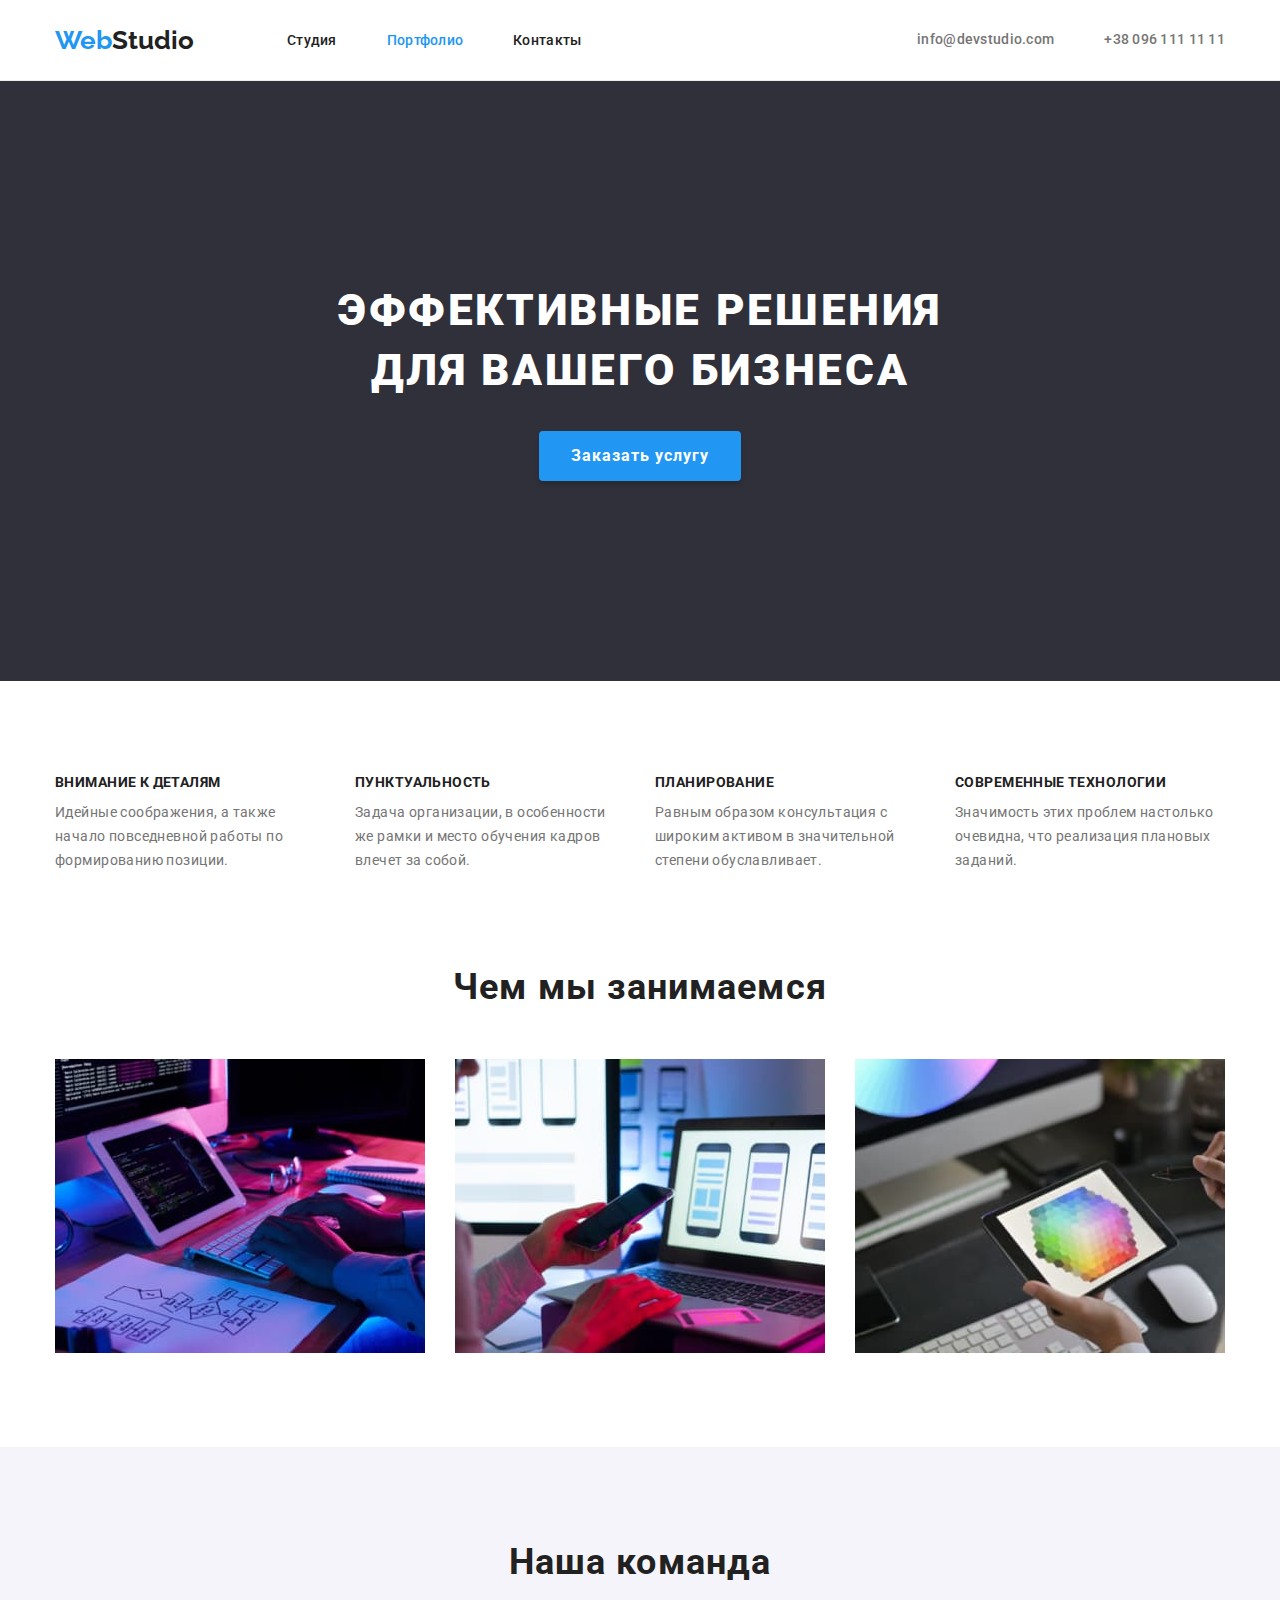
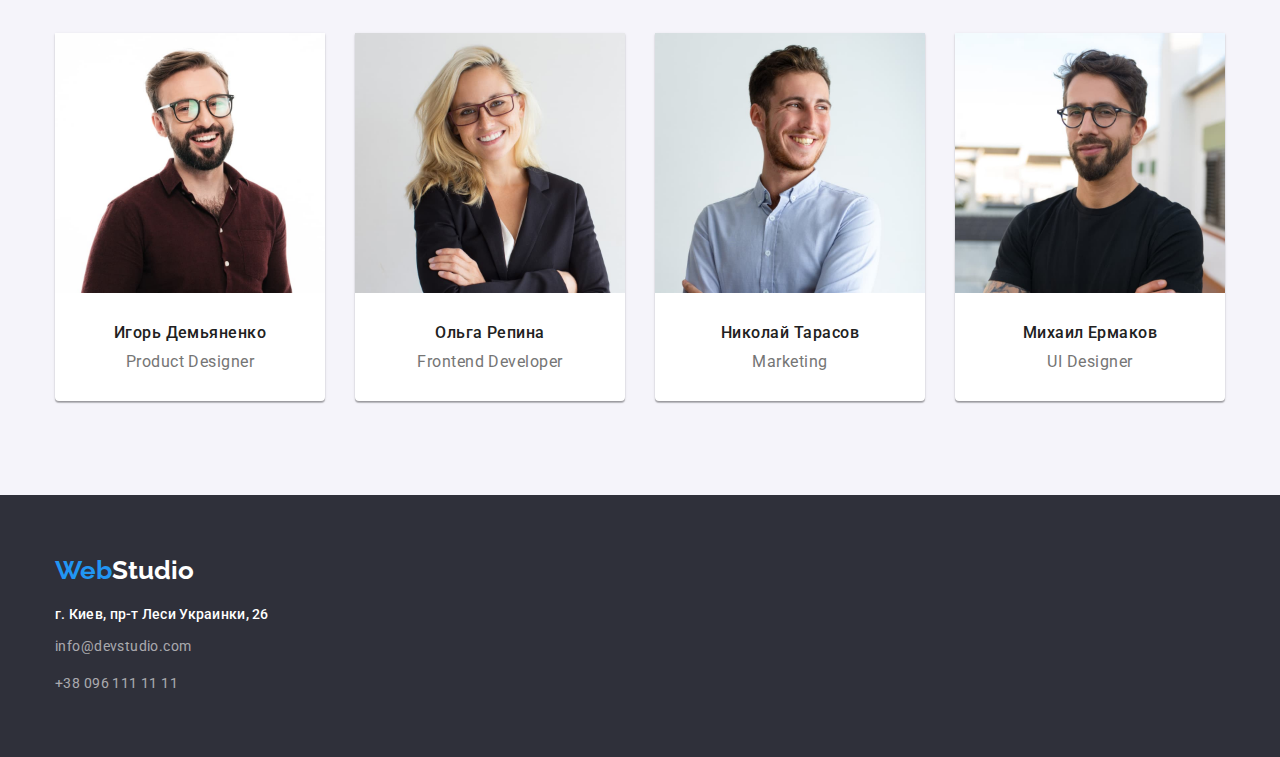
==== index.html @ 2d0f879e "corected after mentor remarks" ====
<!DOCTYPE html>

<html lang="ru">

<head>
    <meta charset="UTF-8">
    <title>Студия</title>
    <link rel="preconnect" href="https://fonts.googleapis.com">
    <link rel="preconnect" href="https://fonts.gstatic.com" crossorigin>
    <link
        href="https://fonts.googleapis.com/css2?family=Raleway:wght@700&family=Roboto:wght@400;500;700;900&display=swap"
        rel="stylesheet" />
    <link rel="stylesheet"
        href="https://cdnjs.cloudflare.com/ajax/libs/modern-normalize/1.1.0/modern-normalize.min.css" />
    <link rel="stylesheet" href="./css/styles.css" />
</head>

<body>
    <div class="bkgnd-white">
        <div class="container">
            <header class="main-header">
                <a href="./index.html" class="logo"><span class="accent">Web</span>Studio</a>
                <nav class="main-nav">
                    <ul class="main-manu list">
                        <li class="link">
                            <a href="./index.html" class="main-menu-link">Студия</a>
                        </li>
                        <li class="link">
                            <a href="./portfolio.html" class="current main-menu-link">Портфолио</a>
                        </li>
                        <li class="link">
                            <a href="#" class="main-menu-link">Контакты</a>
                        </li>
                    </ul>
                </nav>
                <ul class="address-nav list">
                    <li class="address-link">
                        <a href="mailto:info@devstudio.com" class="contacts-header">info@devstudio.com</a>
                    </li>
                    <li class="address-link">
                        <a href="tel:+380961111111" class="contacts-header">+38 096 111 11 11</a>
                    </li>
                </ul>
            </header>
        </div>
    </div>
    <main class="main-content">
        <div class="bkgnd-black">
            <div class="container">
                <section class="hero">
                    <h1 class="hero-title">Эффективные решения<br> для вашего бизнеса</h1>
                    <button class="hero-button" type="button">Заказать услугу</button>
                </section>
            </div>
        </div>
        <div class="container">
            <section class="section">
                <h2 class="section-title hide">Особенности</h2>
                <ul class="list vision-list">
                    <li class="our-vision-list-item">
                        <h3 class="vision-title">Внимание к деталям</h3>
                        <p class="vision-description">Идейные соображения, а также начало повседневной работы по
                            формированию
                            позиции.</p>
                    </li>
                    <li class="our-vision-list-item">
                        <h3 class="vision-title">Пунктуальность</h3>
                        <p class="vision-description">Задача организации, в особенности же рамки и место обучения кадров
                            влечет за
                            собой.</p>
                    </li>
                    <li class="our-vision-list-item">
                        <h3 class="vision-title">Планирование</h3>
                        <p class="vision-description">Равным образом консультация с широким активом в значительной
                            степени
                            обуславливает.</p>
                    </li>
                    <li class="our-vision-list-item">
                        <h3 class="vision-title">Современные технологии</h3>
                        <p class="vision-description">Значимость этих проблем настолько очевидна, что реализация
                            плановых заданий.
                        </p>
                    </li>
                </ul>
            </section>
        </div>
        <div class="container">
            <section class="section cut-top">
                <h2 class="section-title">Чем мы занимаемся</h2>
                <ul class="list activities">
                    <li class="activities-item">
                        <img class="activity-img no-gap" src="./images/img1.jpg" alt="Написанием кода" width="370"
                            height="294">
                    </li>
                    <li class="activities-item">
                        <img class="activity-img no-gap" src="./images/img2.jpg"
                            alt="Разработка приложений для телефона" width="370" height="294">
                    </li>
                    <li class="activities-item">
                        <img class="activity-img no-gap" src="./images/img3.jpg" alt="Подбор цветовой гаммы" width="370"
                            height="294">
                    </li>
                </ul>
            </section>
        </div>
        <div class="bkgnd-grey">
            <div class="container">
                <section class="section">
                    <h2 class="section-title">Наша команда</h2>
                    <ul class="list crew">
                        <li class="crew-card">
                            <img class="crew-photo no-gap" src="./images/img-designer.jpg" alt="Член команды" width="270"
                                height="260">
                            <h3 class="crew-name">Игорь Демьяненко</h3>
                            <p class="crew-job">Product Designer</p>
                        </li>
                        <li class="crew-card">
                            <img class="crew-photo no-gap" src="./images/img-developer.jpg" alt="Член команды" width="270"
                                height="260">
                            <h3 class="crew-name">Ольга Репина</h3>
                            <p class="crew-job">Frontend Developer</p>
                        </li>
                        <li class="crew-card">
                            <img class="crew-photo no-gap" src="./images/img-marketing.jpg" alt="Член команды" width="270"
                                height="260">
                            <h3 class="crew-name">Николай Тарасов</h3>
                            <p class="crew-job">Marketing</p>
                        </li>
                        <li class="crew-card">
                            <img class="crew-photo no-gap" src="./images/img-ui.jpg" alt="Член команды" width="270" height="260">
                            <h3 class="crew-name">Михаил Ермаков</h3>
                            <p class="crew-job">UI Designer</p>
                        </li>
                    </ul>
                </section>
            </div>
        </div>
    </main>
    <div class="bkgnd-black">
        <div class="container">
            <footer class="main-footer">
                <a href="./index.html" class="logo-footer"><span class="accent">Web</span><span
                        class="logo-white">Studio</span></a>
                <address>
                    <ul class="address-footer list">
                        <li class="address-item">
                            <a href="#" class="address-link">г. Киев, пр-т Леси Украинки, 26</a>
                        </li>
                        <li class="address-item">
                            <a href="mailto:info@devstudio.com" class="contacts-footer">info@devstudio.com</a>
                        </li>
                        <li class="address-item">
                            <a href="tel:+380961111111" class="contacts-footer">+38 096 111 11 11</a>
                        </li>
                    </ul>
                </address>
            </footer>
        </div>
    </div>
</body>

</html>
---- css/styles.css ----
:root {
  --primary-text-color: rgba(33, 33, 33, 1);
  --secondary-text-color: rgba(117, 117, 117, 1);
  --accent-color: rgba(33, 150, 243, 1);
  --primary-white-color: rgba(255, 255, 255, 1);
  --secondary-section-color: rgba(245, 244, 250, 1);
  --slave-bcg-color: rgba(47, 48, 58, 1);
  --contacts-footer: rgba(255, 255, 255, 0.6);
}

html {
  box-sizing: border-box;
}

*,
*::before,
*::after {
  box-sizing: inherit;
}

body {
  font-family: Roboto, sans-serif;
  color: var(--primary-text-color);

  background-color: var(--primary-white-color);
}

.list {
  padding: 0;
  margin: 0;

  list-style-type: none;
}

.accent {
  color: var(--accent-color);
}

.container {
  width: 1200px;
  margin-left: auto;
  margin-right: auto;
  padding-left: 15px;
  padding-right: 15px;
}

.bkgnd-white {
  border-bottom: 1px solid rgba(236, 236, 236, 1);
}

.bkgnd-black {
  margin: auto;

  background-color: var(--slave-bcg-color);
}

.bkgnd-grey {
  background-color: var(--secondary-section-color);
}

.hide {
  display: none;
}

.section.cut-top {
  padding-top: 0;
}

.logo, .logo-footer {
  text-decoration-line: none;
  font-family: Raleway;
  font-size: 26px;
  font-weight: 700;
  line-height: 1.17;
  color: var(--primary-text-color);
}

.logo-footer {
  margin-bottom: 20px;
} 

.logo-white {
  color: var(--primary-white-color);
}

.contacts-header {
  display: block;
  padding-top: 32px;
  padding-bottom: 32px;

  text-decoration-line: none;
  font-weight: 500;
  color: var(--secondary-text-color);
}

.contacts-header:hover,
.contacts-header:focus {
  color: var(--accent-color);

}

.contacts-footer {
  text-decoration-line: none;
  font-style: normal;
  font-weight: 400;
  font-size: 14px;
  line-height: 2;
  letter-spacing: 0.03em;
  color: var(--contacts-footer);
}

.contacts-footer:hover,
.contacts-footer:focus {
  color: var(--accent-color);
}

.vision-description {
  margin: 0;

  font-style: normal;
  font-weight: 400;
  font-size: 14px;
  line-height: 1.7;
  letter-spacing: 0.03em;
  color: var(--secondary-text-color);
  
}

.main-header {
  display: flex;
  align-items: center;
}

.main-manu {
  display: flex;
  margin-left: 93px;
}

.main-manu .link + .link {
  margin-left: 50px;
}

.address-nav {
  display: flex;
  margin-left: auto;
}

.address-nav > .address-link + .address-link {
  margin-left: 50px;
}

.main-menu-link {
  display: block;
  padding-top: 32px;
  padding-bottom: 32px;

  text-decoration-line: none;
  font-size: 14px;
  font-weight: 500;
  line-height: 1.17;
  letter-spacing: 0.02em;
  color: var(--primary-text-color);
}

.main-menu-link:hover,
.main-menu-link:focus {
  color: var(--accent-color);
}

.current {
  color: var(--accent-color);
}

.hero {
  padding-top: 200px;
  padding-bottom: 200px;

  text-align: center;

  background-color: var(--slave-bcg-color);
}

.hero-title {
  margin-top: 0;
  margin-bottom: 30px;

  font-size: 44px;
  font-weight: 900;
  line-height: 1.36;
  letter-spacing: 0.06em;
  text-transform: uppercase;
  color: var(--primary-white-color);
}

.hero-button {
  padding: 10px 32px;

  font-weight: 700;
  font-size: 16px;
  line-height: 1.88;
  letter-spacing: 0.06em;
  color: var(--primary-white-color);

  background-color: var(--accent-color);
  box-shadow: 0px 4px 4px rgba(0, 0, 0, 0.15);
  border-radius: 4px;
  border: 0;
}

.hero-button:hover,
.hero-button:focus {
  letter-spacing: 0.06em;
  color: var(--primary-white-color);

  background-color: rgba(33, 150, 243, 1);
  box-shadow: 0px 4px 4px rgba(0, 0, 0, 0.15);
}

.vision-list {
  display: flex;
  flex-wrap: wrap;
  margin: -15px;
}

.our-vision-list-item {
  margin: 15px;
  width: 270px;
}

.section {
  padding-top: 94px;
  padding-bottom: 94px;
}

.activities {
  display: flex;
}

.activities-item + .activities-item {
  margin-left: 30px;
}

.no-gap {
  display: block;
}

.filter {
  display: flex;
  margin-bottom: 50px;
  justify-content: center;
}

.filter-item + .filter-item {
  margin-left: 8px;
}

.filter-button {
  padding: 6px 22px;
  
  font-family: Roboto;
  font-weight: 500;
  font-size: 16px;
  line-height: 1.63;
  text-align: center;
  letter-spacing: 0.03em;
  color: var(--primary-text-color);

  background-color: var(--secondary-section-color);
  border: 0px;
  border-radius: 4px;
}

.filter-button:hover,
.filter-button:focus {
  color: var(--primary-white-color);

  background-color: var(--accent-color);
  box-shadow: 0px 3px 1px rgba(0, 0, 0, 0.1),
  0px 1px 2px rgba(0, 0, 0, 0.08),
  0px 2px 2px rgba(0, 0, 0, 0.12);
  border-radius: 4px;
}

.project-portfolio {
  display: flex;
  flex-wrap: wrap;
  margin: -15px;
}

.project-card {
  margin: 15px;

  max-width: 370px;
  box-sizing: border-box;

  overflow: hidden;
}

.project-img {
  max-width: 100%;
  height: auto;
}

.project-tag {
  padding: 20px 24px 20px 24px;

  border-left: 1px solid rgba(238, 238, 238, 1);
  border-right: 1px solid rgba(238, 238, 238, 1);
  border-bottom: 1px solid rgba(238, 238, 238, 1);
}

.project-name {
  margin: 0px 0px 4px 0px;
  
  font-style: normal;
  font-weight: 700;
  font-size: 18px;
  line-height: 2;
  letter-spacing: 0.06em;
}

.project-category {
  margin: 0;

  font-style: normal;
  font-weight: 400;
  font-size: 16px;
  line-height: 30px;
  letter-spacing: 0.03em;
  color: var(--secondary-text-color);
}

.vision-title {
  margin-top: 0;
  margin-bottom: 10px;

  font-family: Roboto;
  font-weight: 700;
  font-size: 14px;
  line-height: 1.14;
  letter-spacing: 0.03em;
  text-transform: uppercase;
}

.section-title {
  margin-top: 0;
  margin-bottom: 50px;

  font-weight: 700;
  font-size: 36px;
  line-height: 1.17;
  text-align: center;
  letter-spacing: 0.03em;
}

.crew-card {
  width: 270px;
  height: 368px;
  margin: 15px;
  
  background-color: var(--primary-white-color);
  box-shadow: 0px 1px 3px rgba(0, 0, 0, 0.12),
  0px 1px 1px rgba(0, 0, 0, 0.14),
  0px 2px 1px rgba(0, 0, 0, 0.2);
  border-radius: 0px 0px 4px 4px;
}

.crew {
  display: flex;
  flex-wrap: wrap;
  margin: -15px;
}

.crew-photo {
  margin-bottom: 30px;
}

.crew-name {
  margin-top: 0;
  margin-bottom: 10px;

  text-align: center;
  font-weight: 500;
  font-size: 16px;
  line-height: 1.19;
  letter-spacing: 0.03em;
}

.crew-job {
  margin-top: 0;
  margin-bottom: 30px;

  text-align: center;
  font-weight: 400;
  font-size: 16px;
  line-height: 1.19;
  letter-spacing: 0.03em;
  color: var(--secondary-text-color);
}

.address-link {
  text-decoration: none;
  font-family: Roboto;
  font-style: normal;
  font-weight: 500;
  font-size: 14px;
  line-height: 1.14;
  letter-spacing: 0.02em;
  color: var(--primary-white-color);
}

.main-footer {
  display: flex;
  flex-direction: column;
  padding-top: 60px;
  padding-bottom: 60px;
}

.address-footer {
  display: flex;
  flex-direction: column;
}

.address-item + .address-item{
 margin-top: 9px;
}
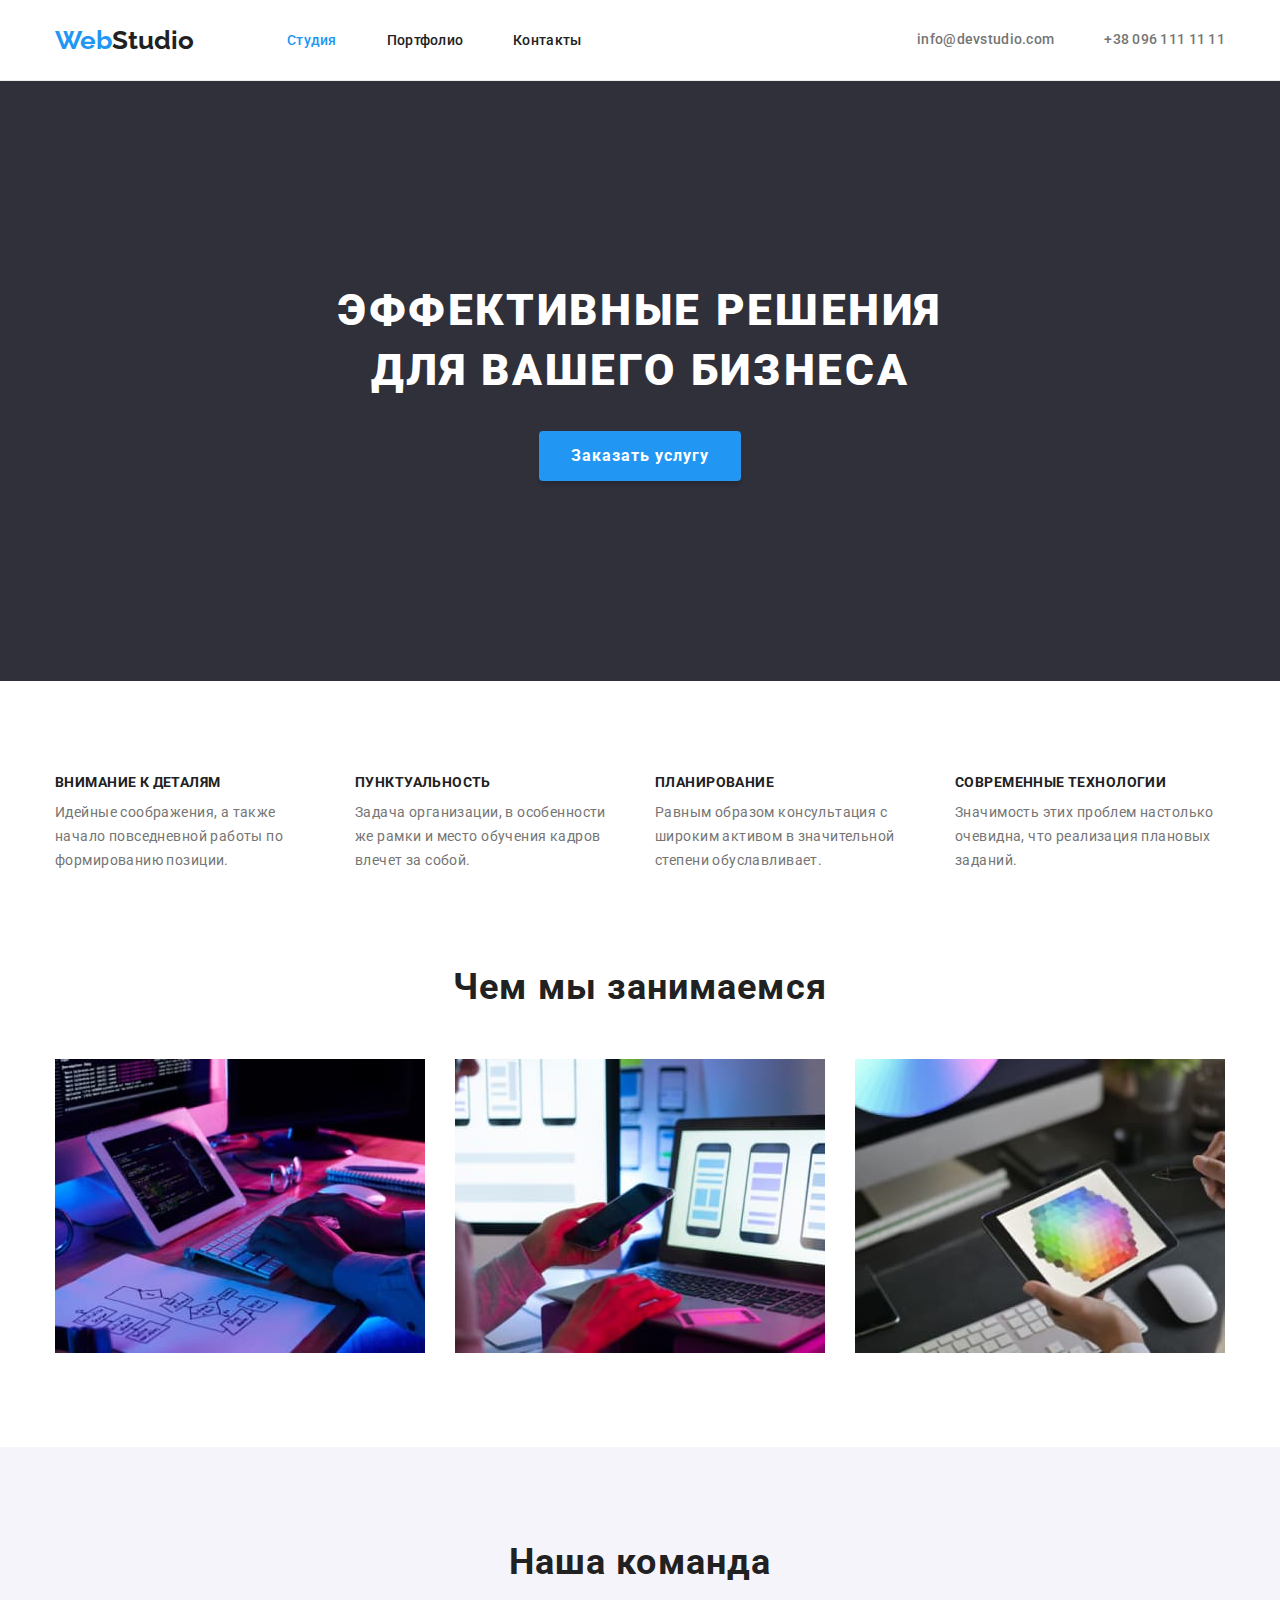
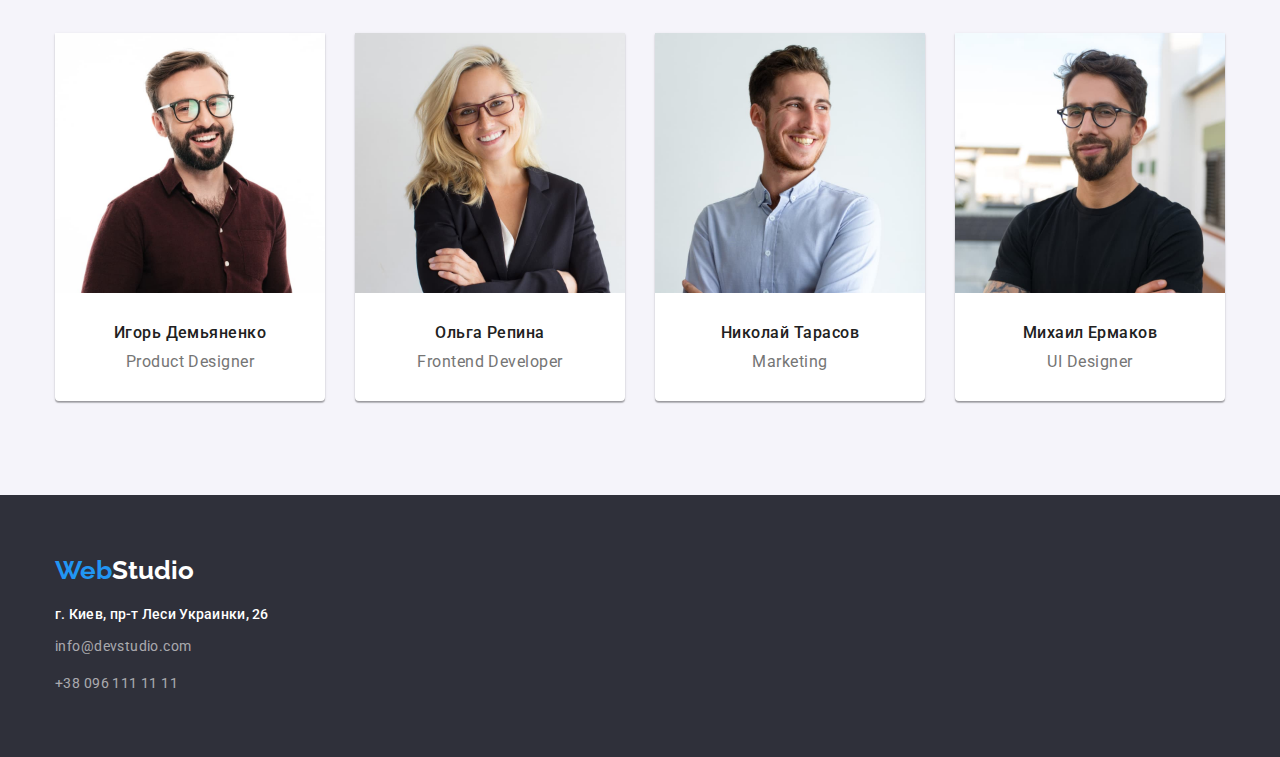
==== commit 344d81b9: "Update index.html" ====
--- a/index.html
+++ b/index.html
@@ -23,10 +23,10 @@
                 <nav class="main-nav">
                     <ul class="main-manu list">
                         <li class="link">
-                            <a href="./index.html" class="main-menu-link">Студия</a>
+                            <a href="./index.html" class="current main-menu-link">Студия</a>
                         </li>
                         <li class="link">
-                            <a href="./portfolio.html" class="current main-menu-link">Портфолио</a>
+                            <a href="./portfolio.html" class="main-menu-link">Портфолио</a>
                         </li>
                         <li class="link">
                             <a href="#" class="main-menu-link">Контакты</a>
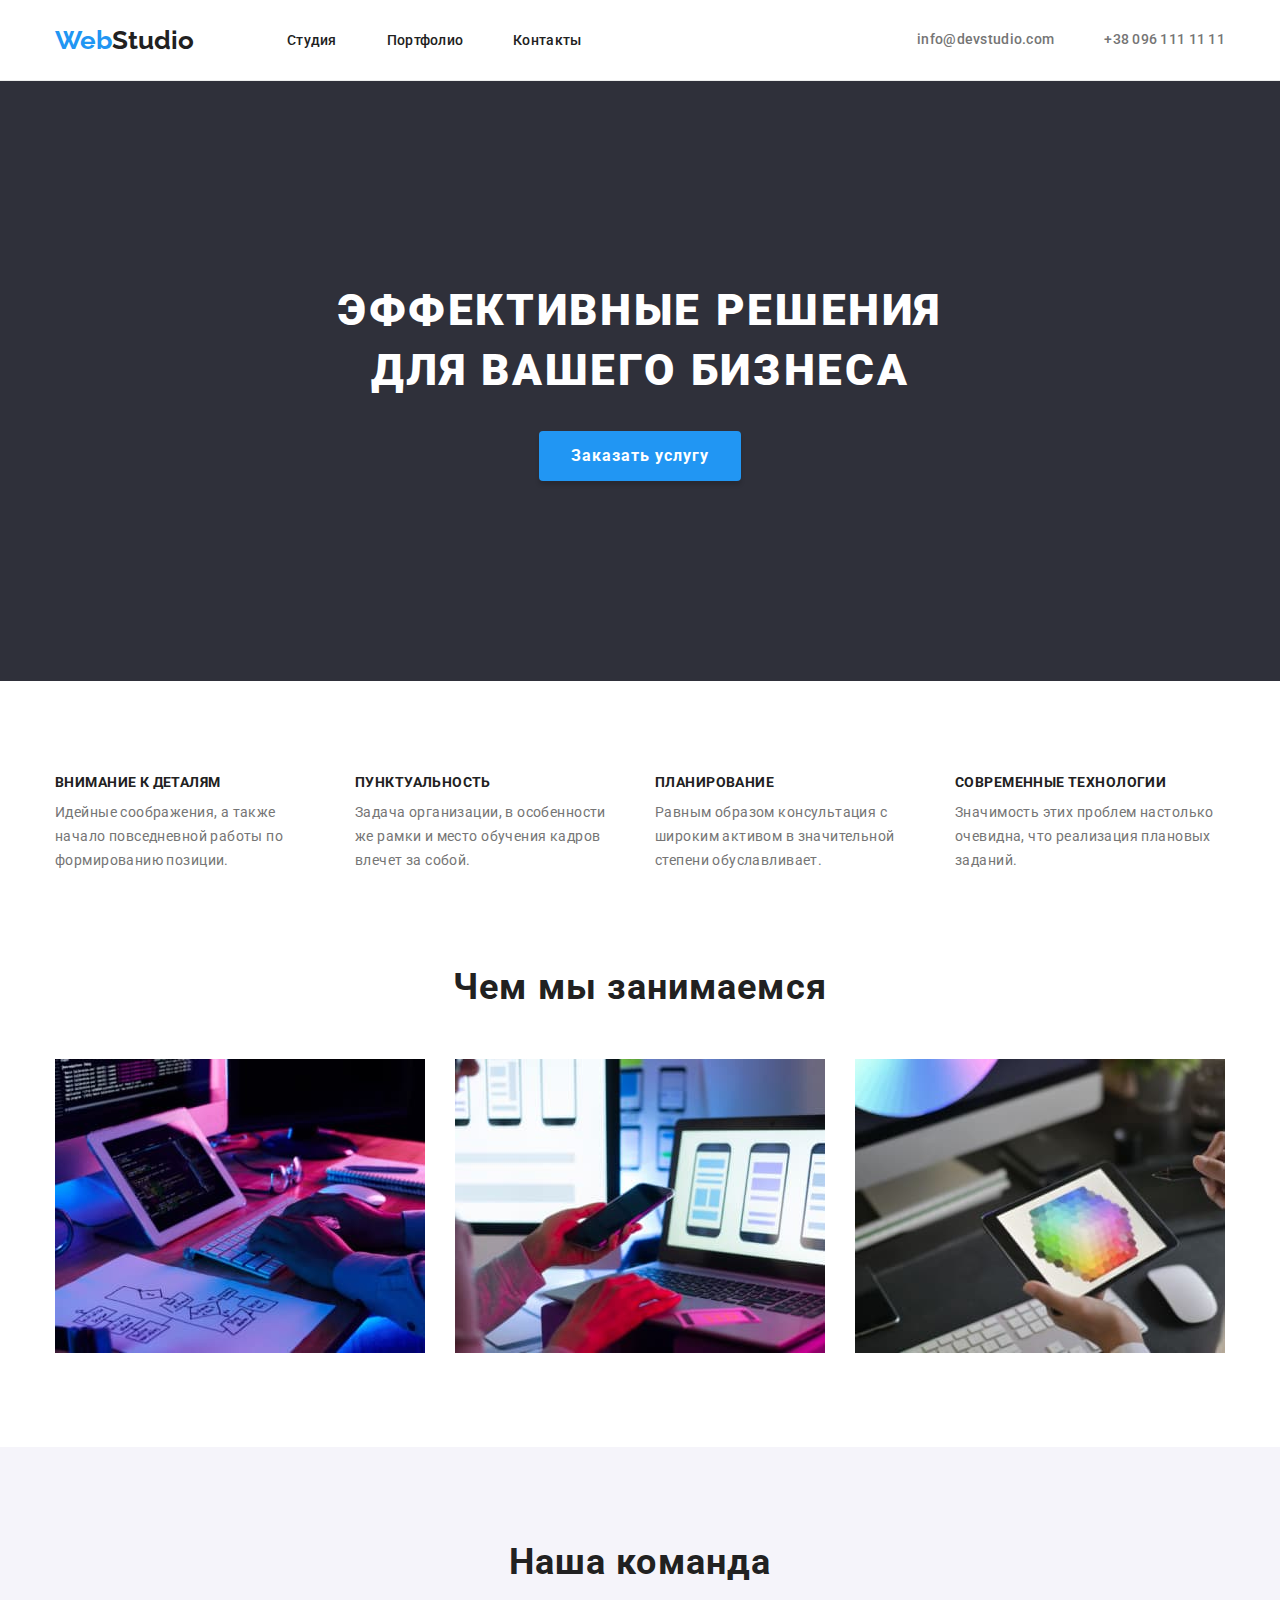
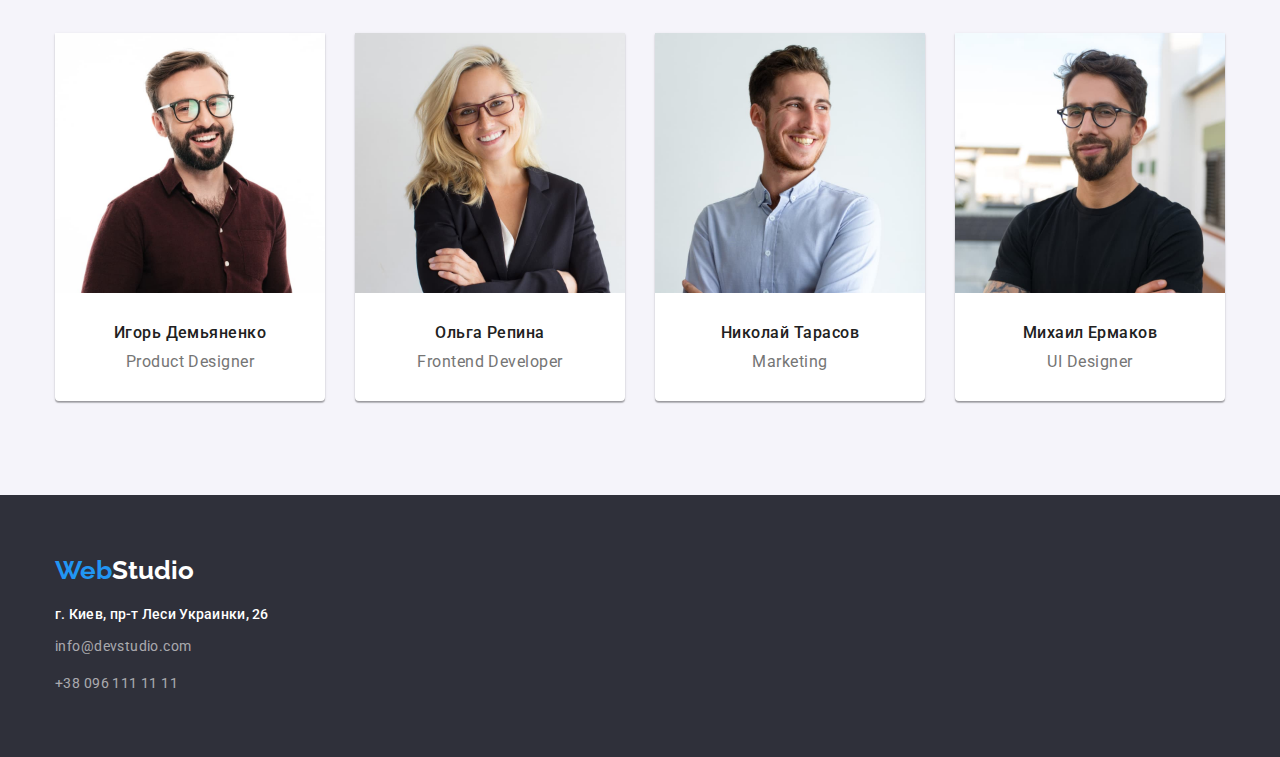
==== commit bb84cd29: "Update index.html" ====
--- a/index.html
+++ b/index.html
@@ -23,7 +23,7 @@
                 <nav class="main-nav">
                     <ul class="main-manu list">
                         <li class="link">
-                            <a href="./index.html" class="current main-menu-link">Студия</a>
+                            <a href="./index.html" class=" main-menu-link">Студия</a>
                         </li>
                         <li class="link">
                             <a href="./portfolio.html" class="main-menu-link">Портфолио</a>
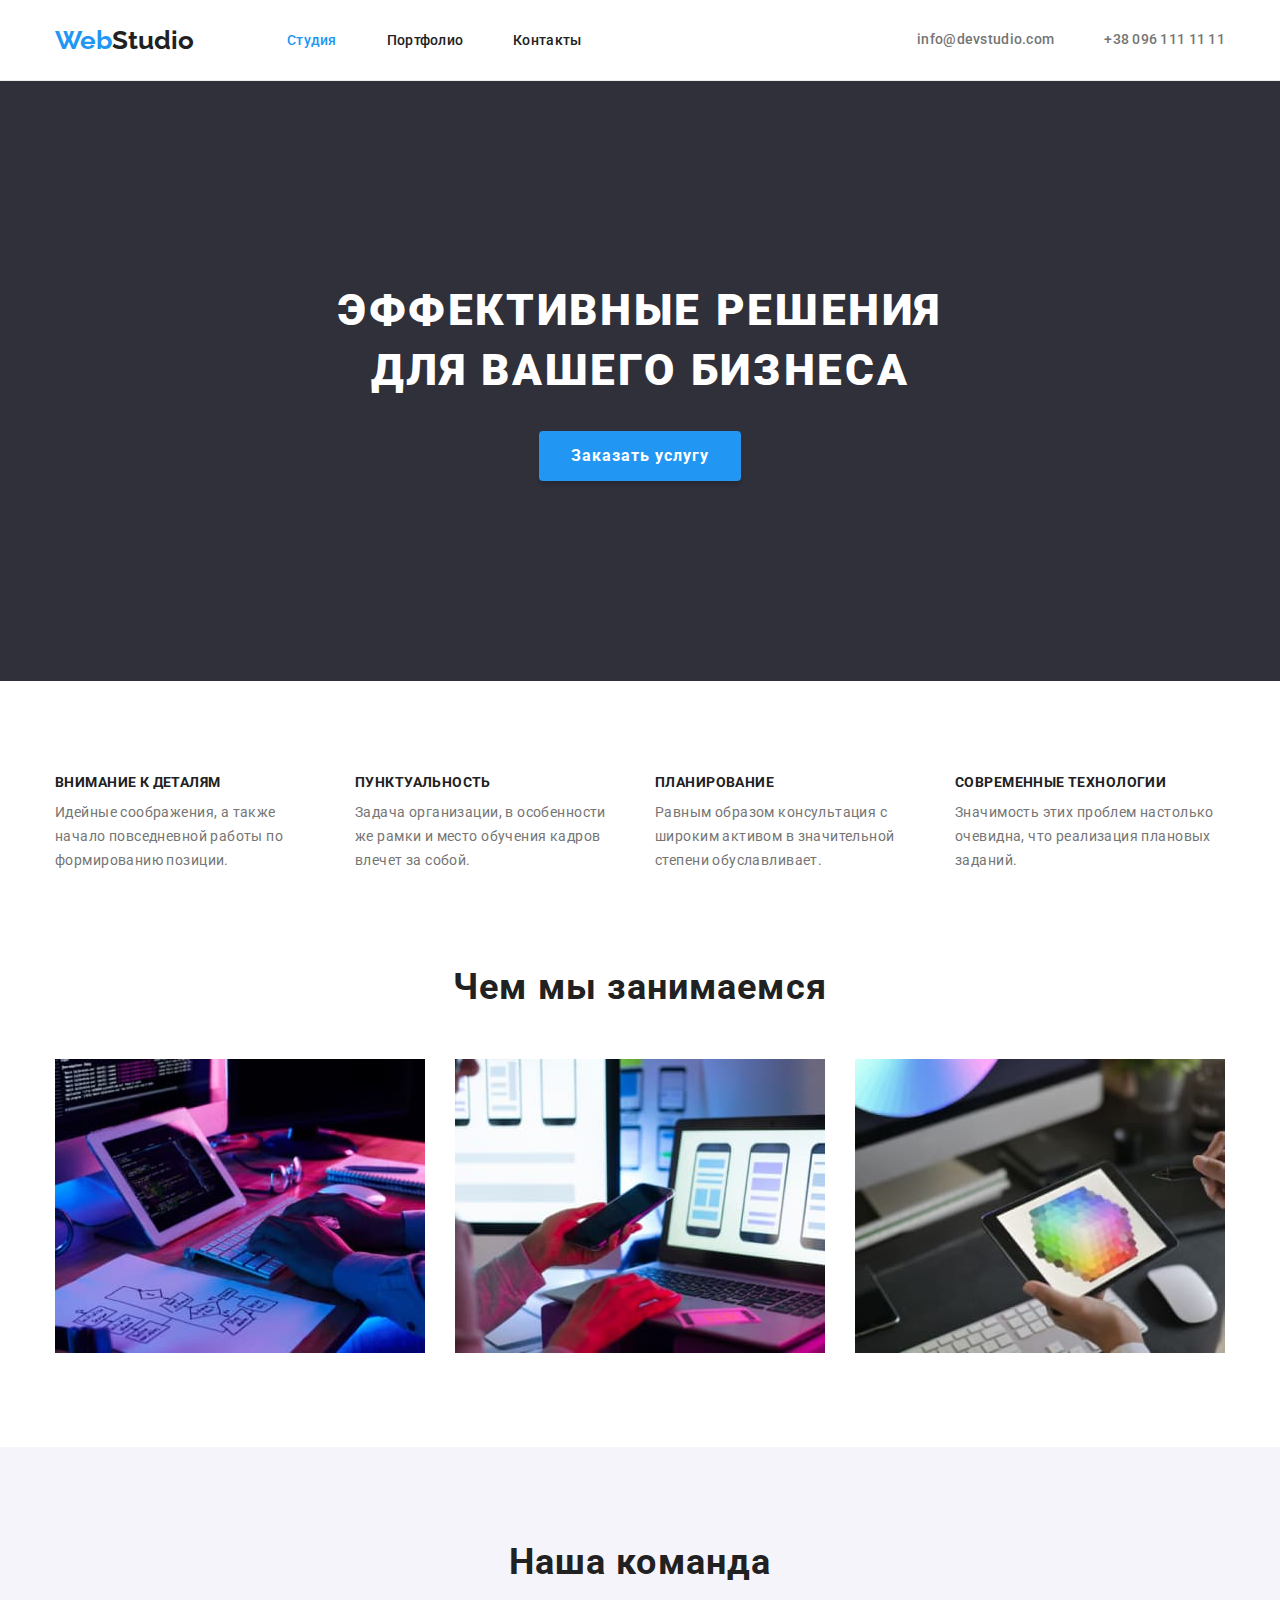
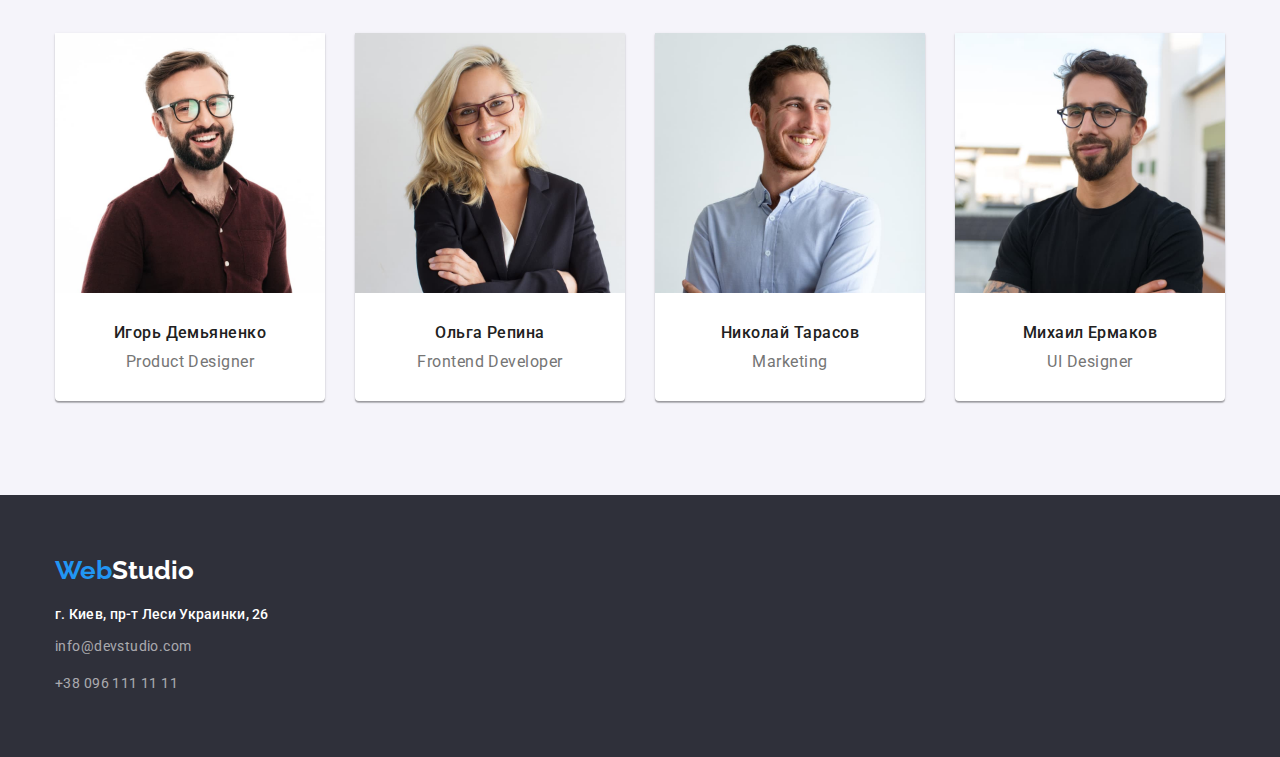
==== commit 33496658: "Update index.html" ====
--- a/index.html
+++ b/index.html
@@ -23,7 +23,7 @@
                 <nav class="main-nav">
                     <ul class="main-manu list">
                         <li class="link">
-                            <a href="./index.html" class=" main-menu-link">Студия</a>
+                            <a href="./index.html" class="current main-menu-link">Студия</a>
                         </li>
                         <li class="link">
                             <a href="./portfolio.html" class="main-menu-link">Портфолио</a>
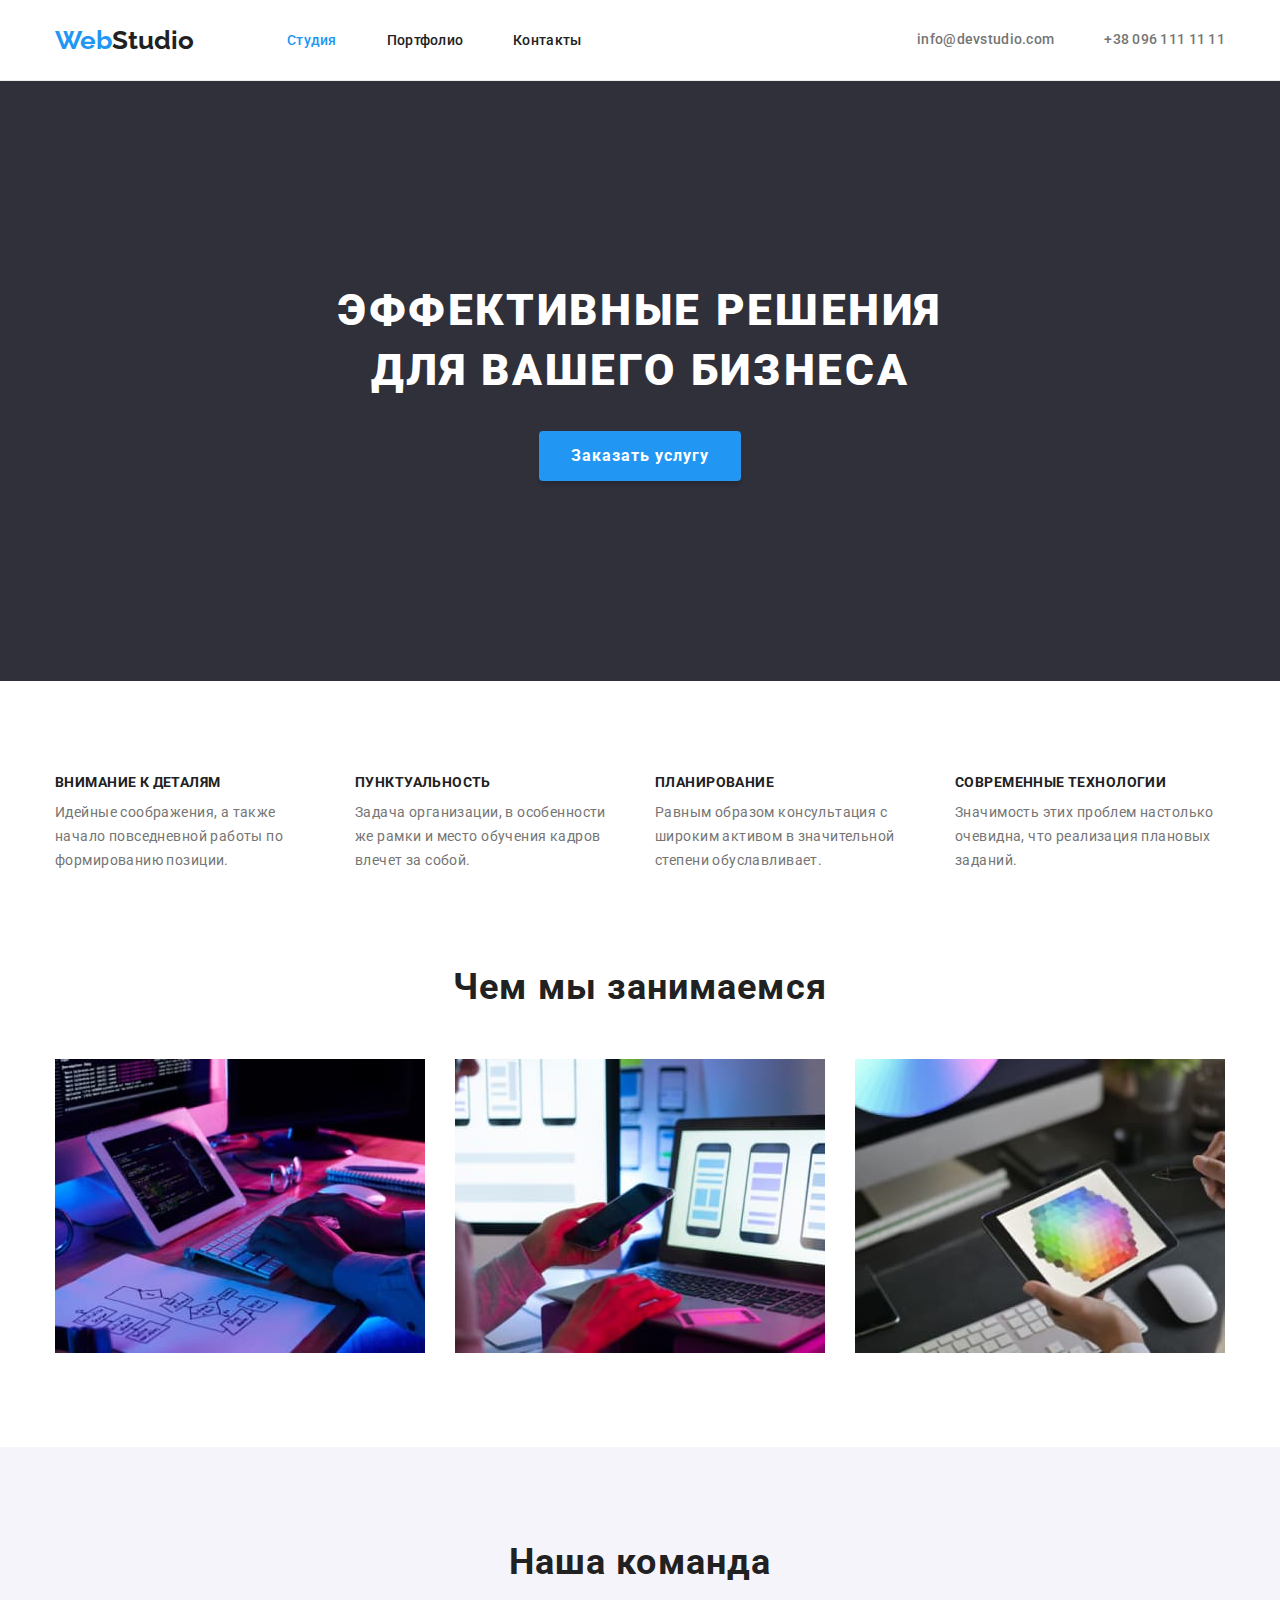
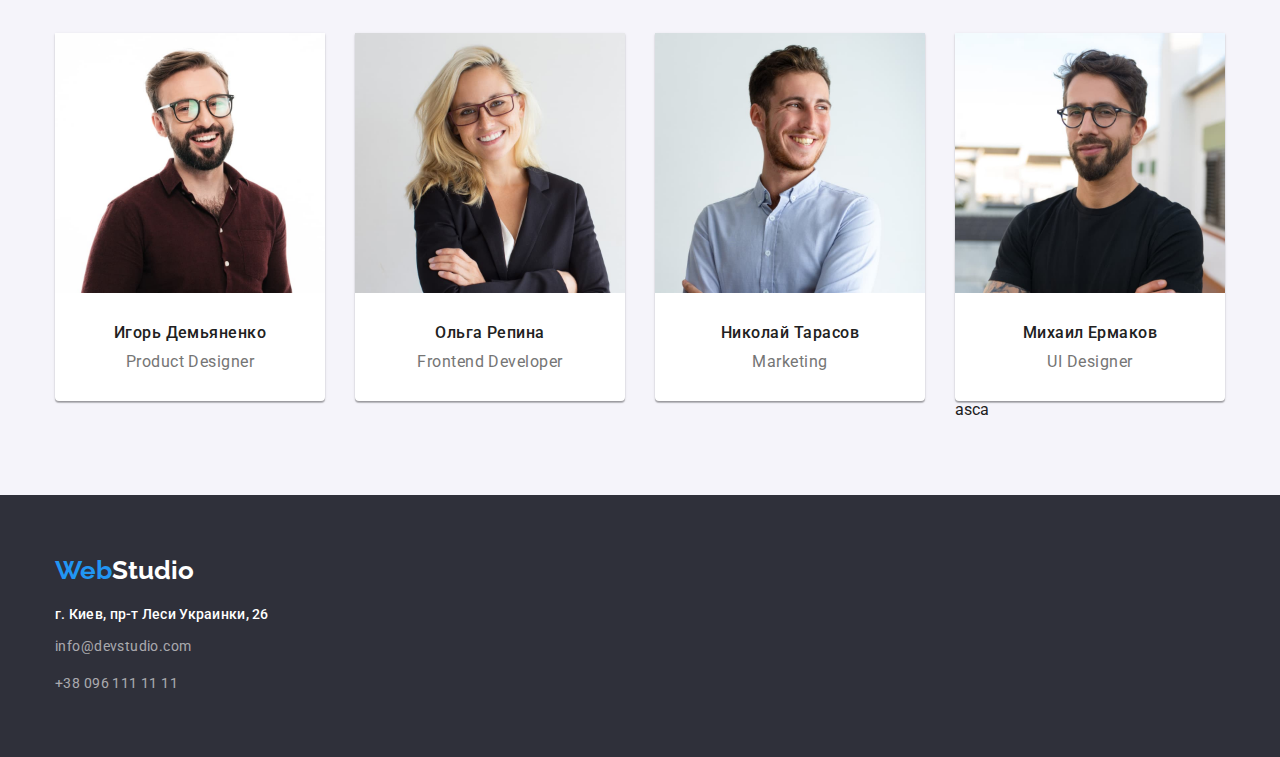
==== commit 66cd3973: "test" ====
--- a/index.html
+++ b/index.html
@@ -109,27 +109,32 @@
                     <h2 class="section-title">Наша команда</h2>
                     <ul class="list crew">
                         <li class="crew-card">
-                            <img class="crew-photo no-gap" src="./images/img-designer.jpg" alt="Член команды" width="270"
-                                height="260">
-                            <h3 class="crew-name">Игорь Демьяненко</h3>
-                            <p class="crew-job">Product Designer</p>
+                            <img class="crew-photo no-gap" src="./images/img-designer.jpg" alt="Член команды" width="270" height="260">
+                            <div class="crew-tag">
+                                <h3 class="crew-name">Игорь Демьяненко</h3>
+                                <p class="crew-job">Product Designer</p>
+                            </div>
                         </li>
                         <li class="crew-card">
-                            <img class="crew-photo no-gap" src="./images/img-developer.jpg" alt="Член команды" width="270"
-                                height="260">
-                            <h3 class="crew-name">Ольга Репина</h3>
-                            <p class="crew-job">Frontend Developer</p>
+                            <img class="crew-photo no-gap" src="./images/img-developer.jpg" alt="Член команды" width="270" height="260">
+                            <div class="crew-tag">
+                                <h3 class="crew-name">Ольга Репина</h3>
+                                <p class="crew-job">Frontend Developer</p>
+                            </div>
                         </li>
                         <li class="crew-card">
-                            <img class="crew-photo no-gap" src="./images/img-marketing.jpg" alt="Член команды" width="270"
-                                height="260">
-                            <h3 class="crew-name">Николай Тарасов</h3>
-                            <p class="crew-job">Marketing</p>
+                            <img class="crew-photo no-gap" src="./images/img-marketing.jpg" alt="Член команды" width="270" height="260">
+                            <div class="crew-tag">
+                                <h3 class="crew-name">Николай Тарасов</h3>
+                                <p class="crew-job">Marketing</p>
+                            </div>
                         </li>
                         <li class="crew-card">
                             <img class="crew-photo no-gap" src="./images/img-ui.jpg" alt="Член команды" width="270" height="260">
-                            <h3 class="crew-name">Михаил Ермаков</h3>
-                            <p class="crew-job">UI Designer</p>
+                            <div class="crew-tag">
+                                <h3 class="crew-name">Михаил Ермаков</h3>
+                                <p class="crew-job">UI Designer</p>
+                            </div>asca
                         </li>
                     </ul>
                 </section>
--- a/css/styles.css
+++ b/css/styles.css
@@ -371,8 +371,9 @@
   margin: -15px;
 }
 
-.crew-photo {
-  margin-bottom: 30px;
+.crew-tag {
+  padding-top: 30px;
+  padding-bottom: 30px;
 }
 
 .crew-name {
@@ -387,8 +388,7 @@
 }
 
 .crew-job {
-  margin-top: 0;
-  margin-bottom: 30px;
+  margin: 0;
 
   text-align: center;
   font-weight: 400;
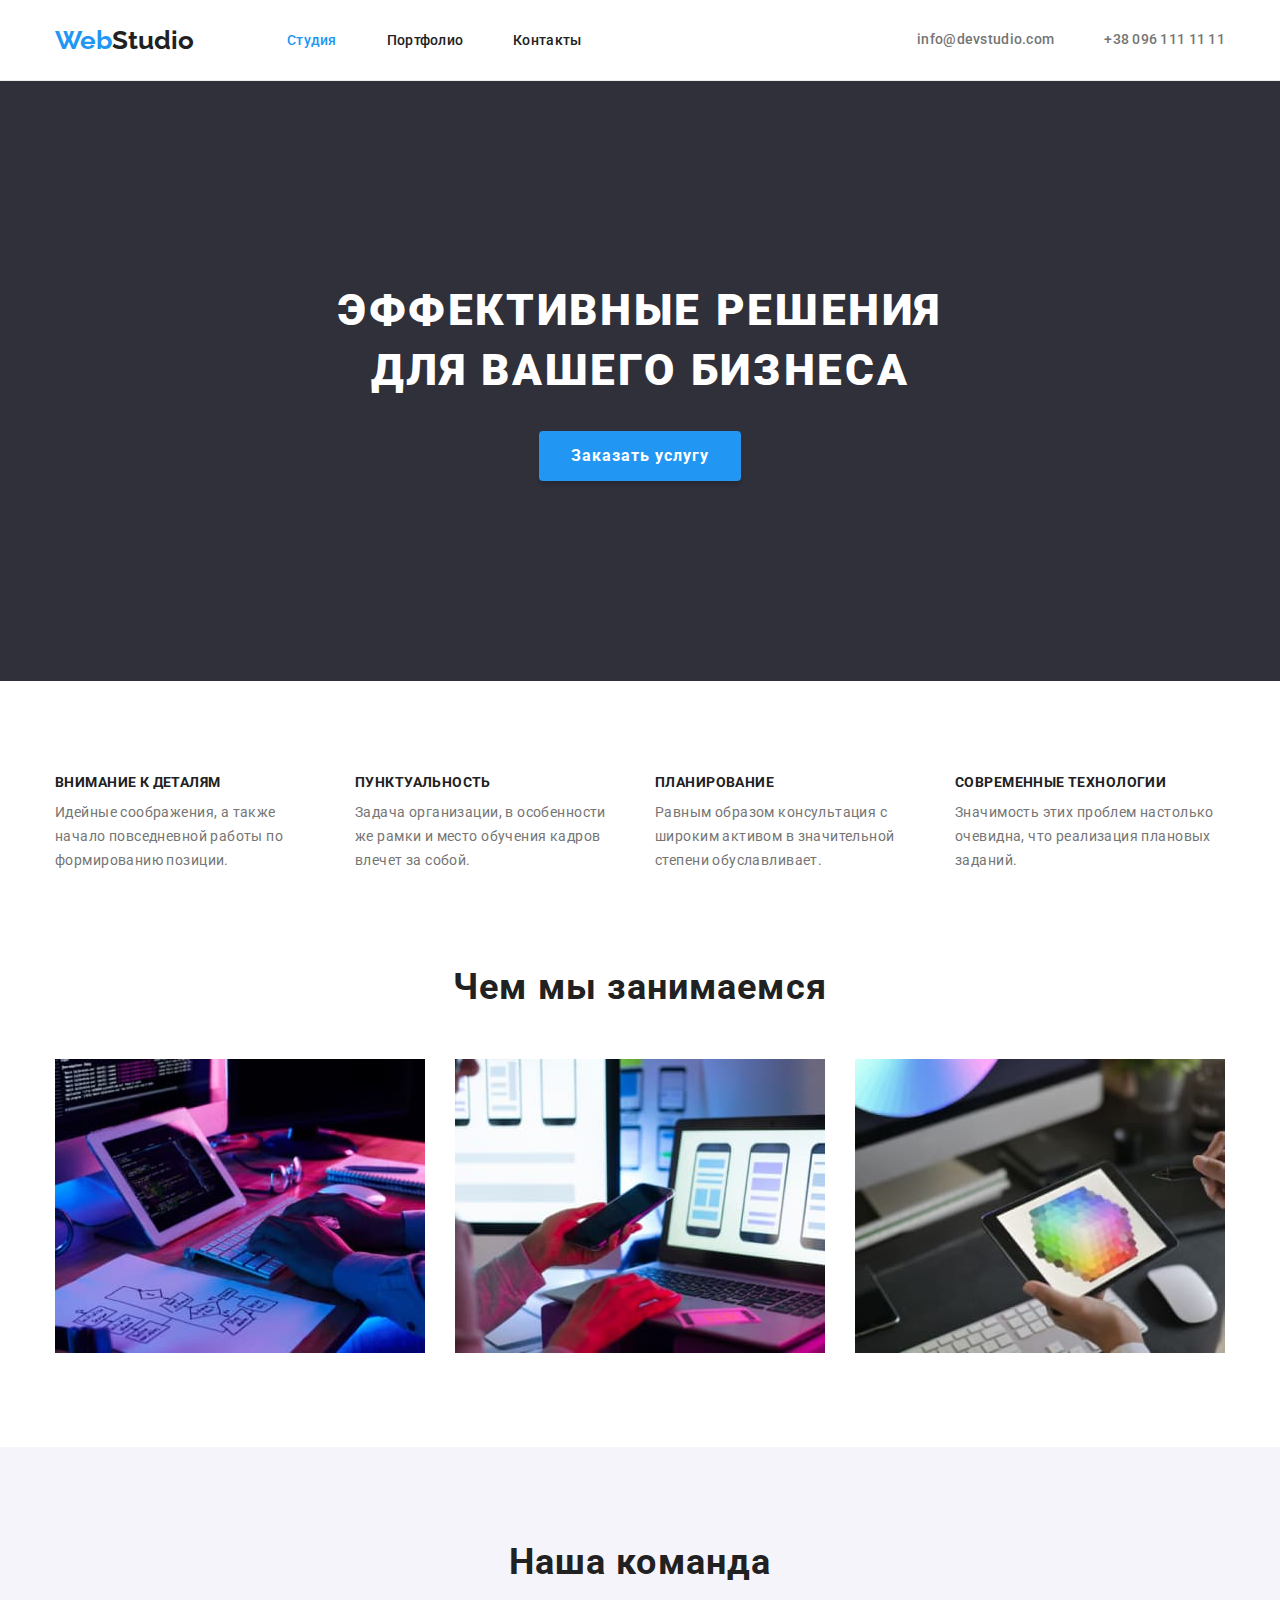
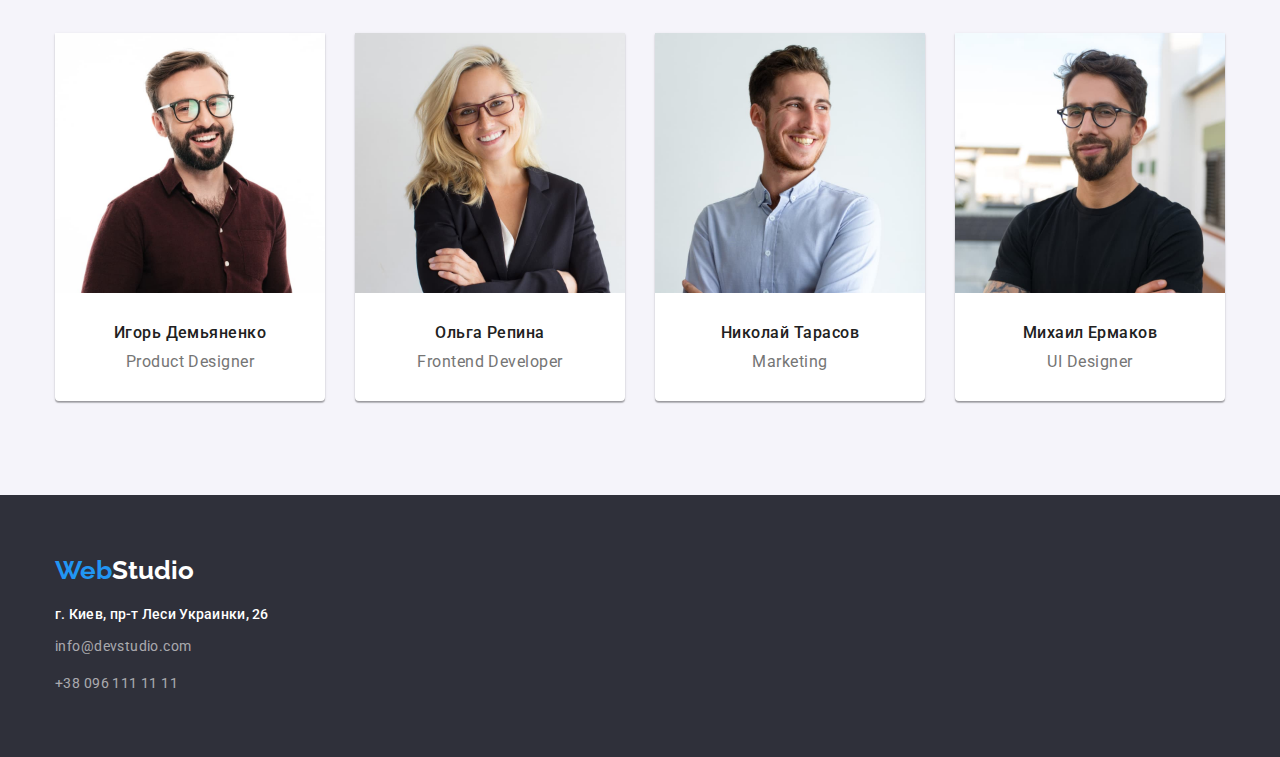
==== commit 0059cacd: "test" ====
--- a/index.html
+++ b/index.html
@@ -134,7 +134,7 @@
                             <div class="crew-tag">
                                 <h3 class="crew-name">Михаил Ермаков</h3>
                                 <p class="crew-job">UI Designer</p>
-                            </div>asca
+                            </div>
                         </li>
                     </ul>
                 </section>
